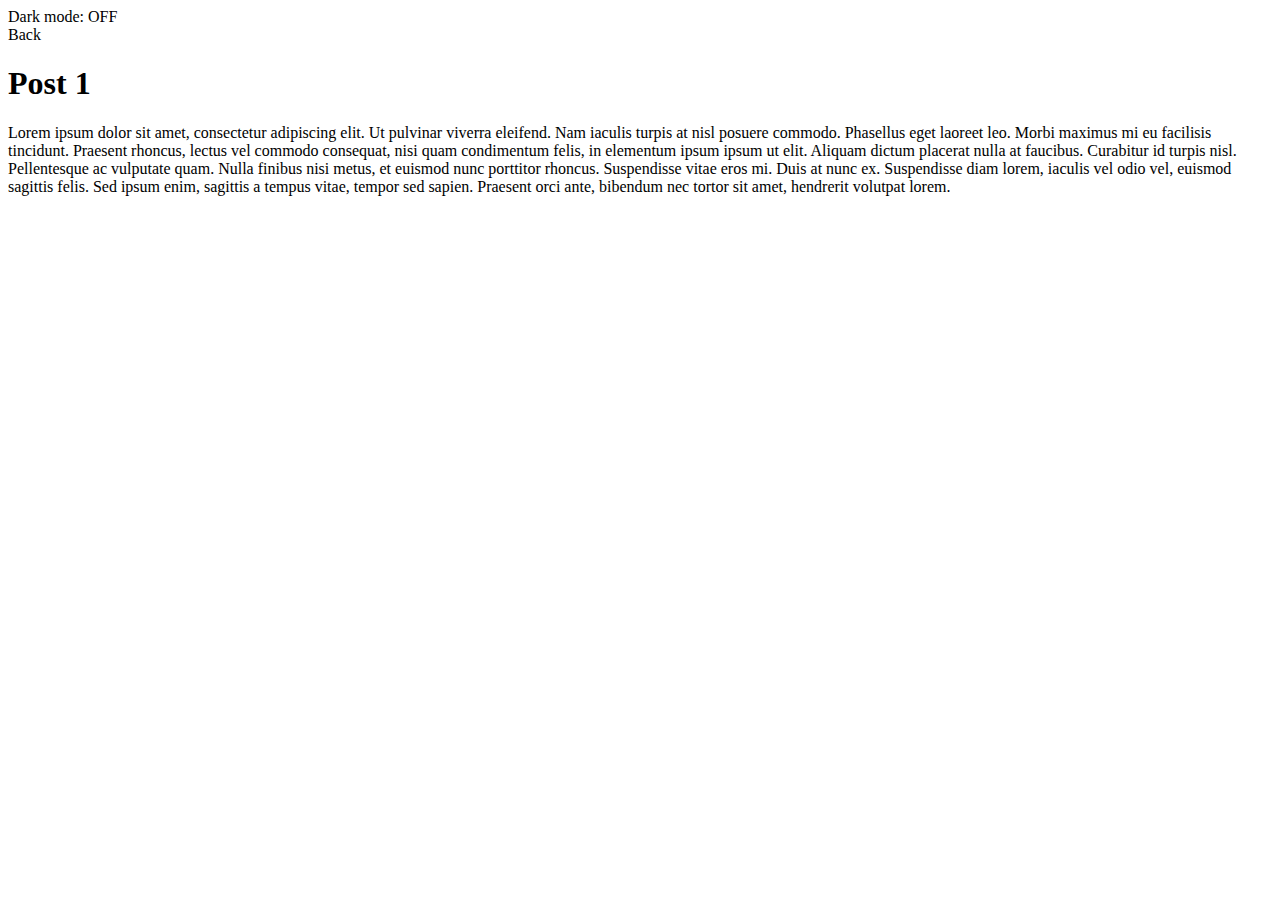
==== src/posts/post1.html @ ee842015 "add html" ====
<!DOCTYPE html>
<html lang="en">

<head>
  <meta charset="UTF-8">
  <meta http-equiv="X-UA-Compatible" content="IE=edge">
  <meta name="viewport" content="width=device-width, initial-scale=1.0">
  <title>Post 1</title>
  <link rel="stylesheet" href="../style.css">
</head>

<body>
  <div class="switch">Dark mode:
    <span class="inner-switch">OFF</span>
  </div>
  <div class="back">
    <span onclick="history.back()" class="inner-back">Back</span>
  </div>
  <article>
    <h1>Post 1</h1>
    <p>Lorem ipsum dolor sit amet, consectetur adipiscing elit. Ut pulvinar viverra eleifend. Nam iaculis turpis at nisl
      posuere commodo. Phasellus eget laoreet leo. Morbi maximus mi eu facilisis tincidunt. Praesent rhoncus, lectus vel
      commodo consequat, nisi quam condimentum felis, in elementum ipsum ipsum ut elit. Aliquam dictum placerat nulla at
      faucibus. Curabitur id turpis nisl. Pellentesque ac vulputate quam. Nulla finibus nisi metus, et euismod nunc
      porttitor rhoncus. Suspendisse vitae eros mi. Duis at nunc ex. Suspendisse diam lorem, iaculis vel odio vel,
      euismod sagittis felis. Sed ipsum enim, sagittis a tempus vitae, tempor sed sapien. Praesent orci ante, bibendum
      nec tortor sit amet, hendrerit volutpat lorem.</p>
  </article>
  <script src="https://cdnjs.cloudflare.com/ajax/libs/jquery/3.4.0/jquery.min.js"></script>
  <script src="../script.js"></script>
</body>

</html>
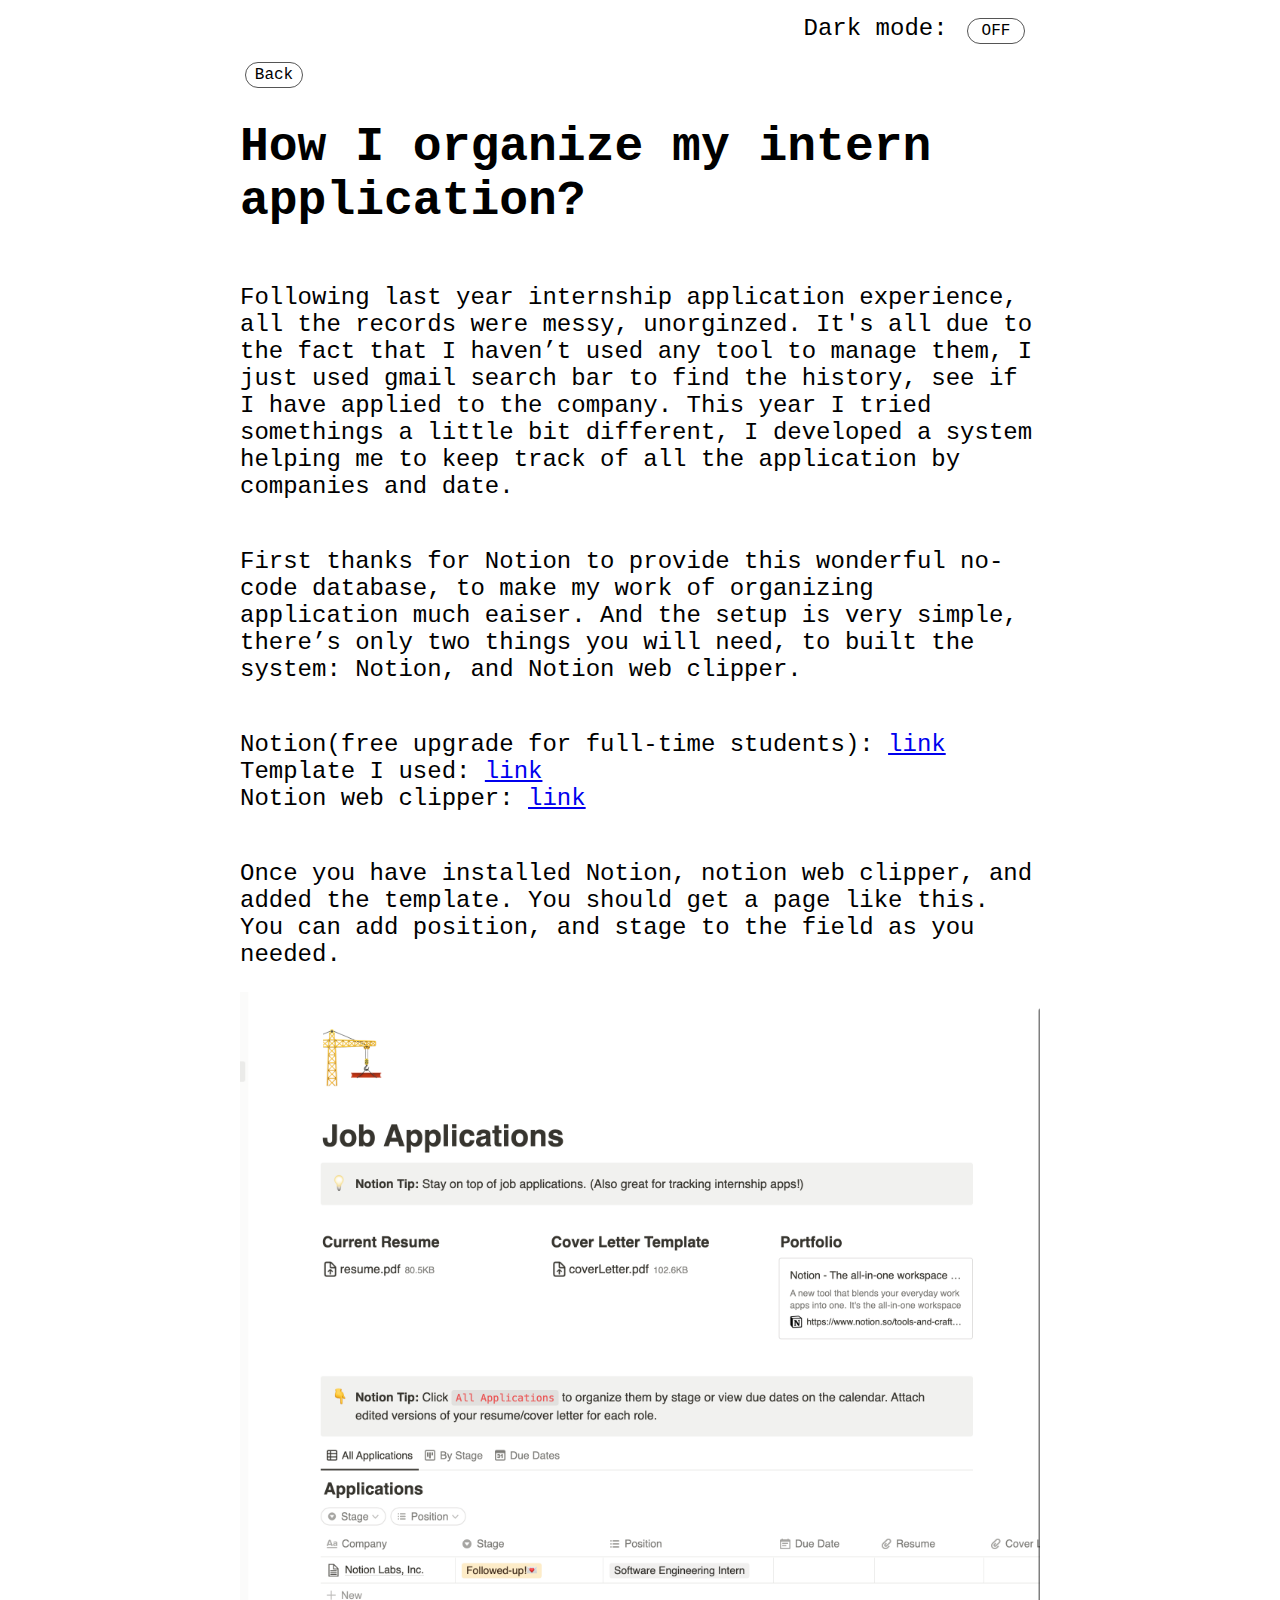
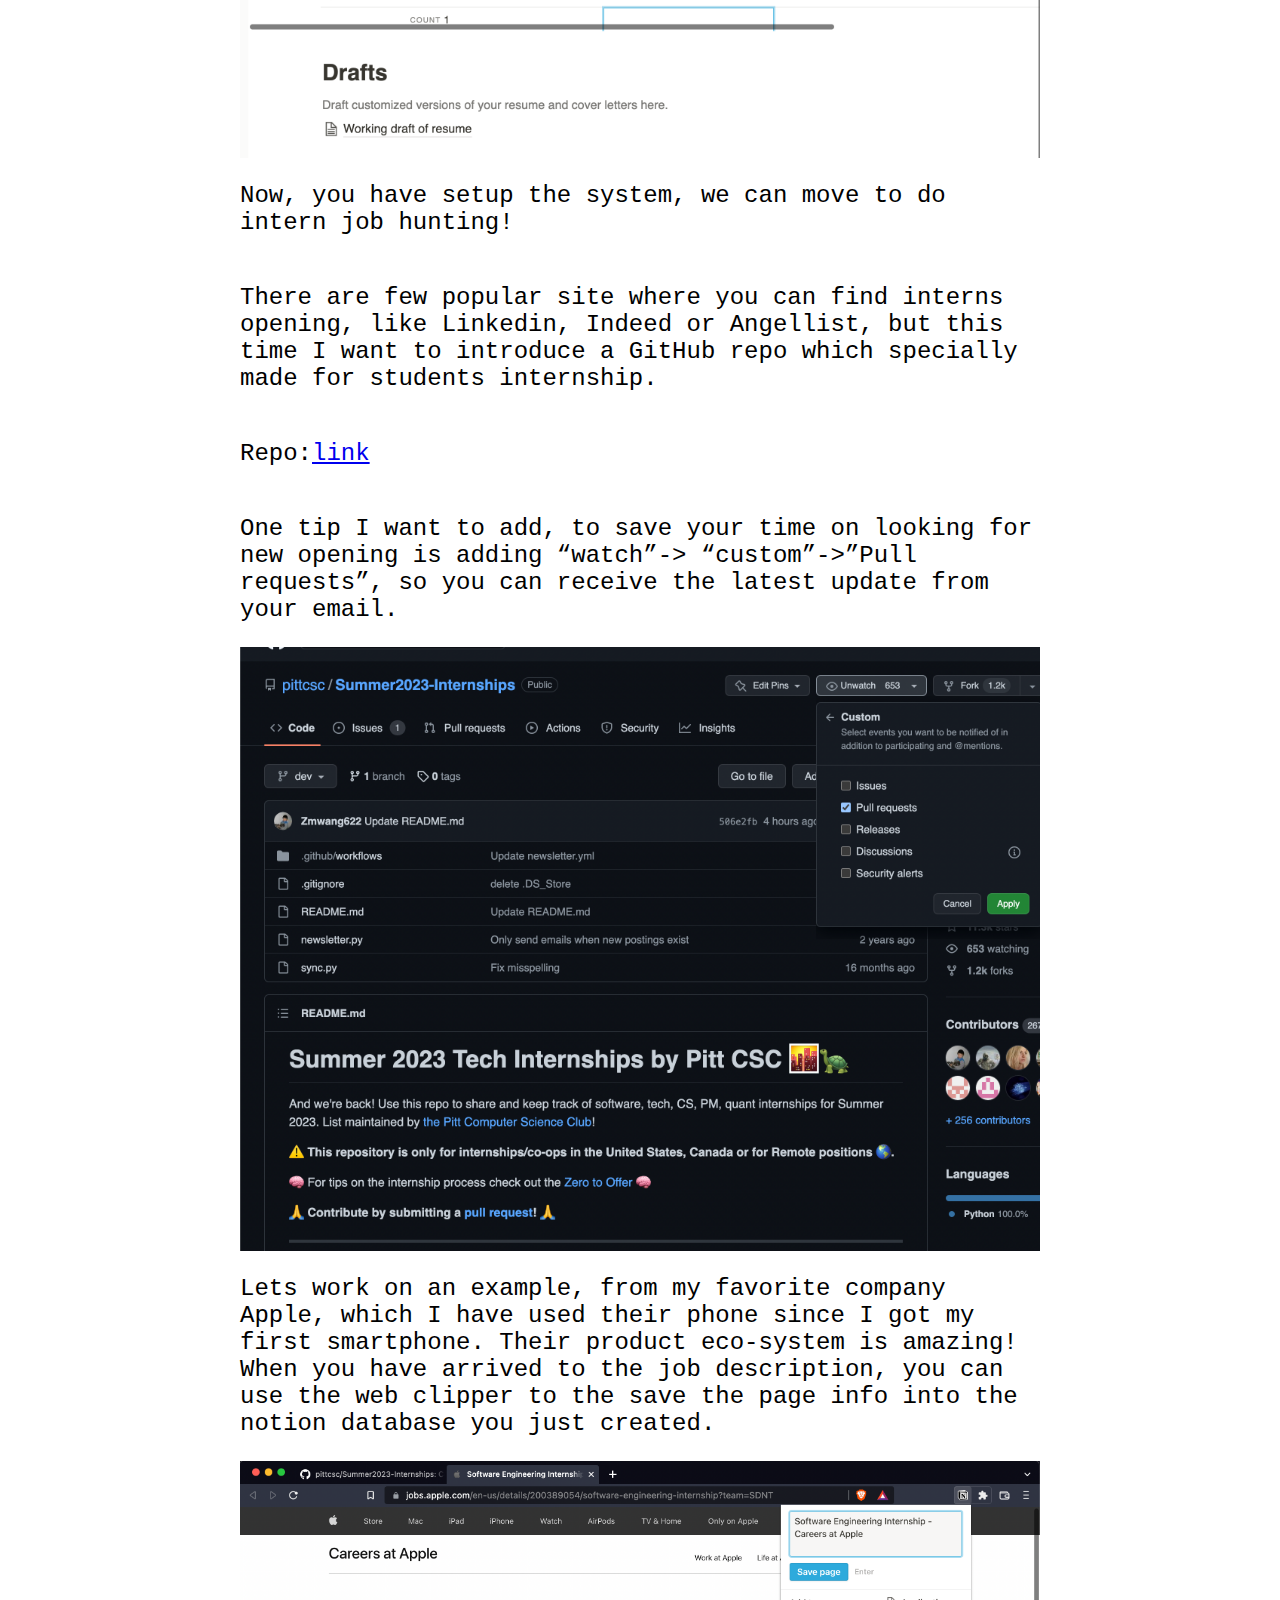
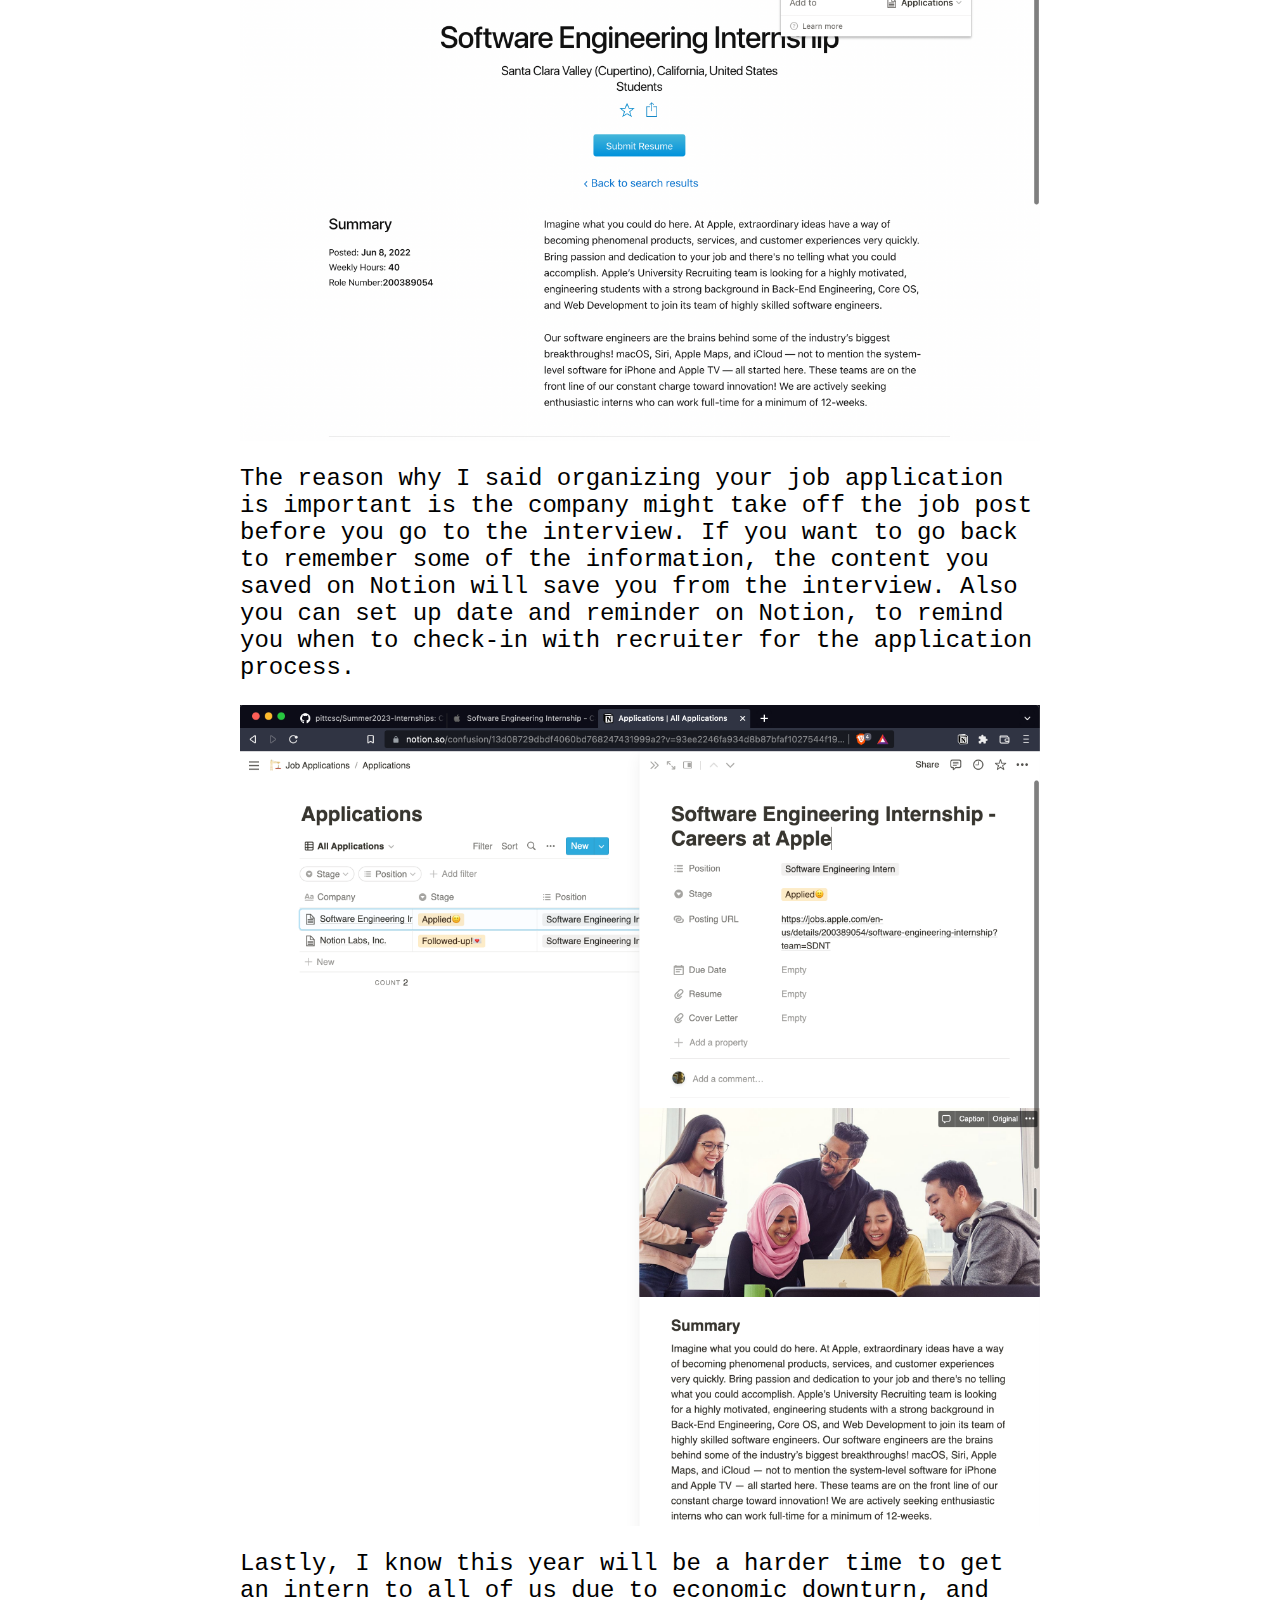
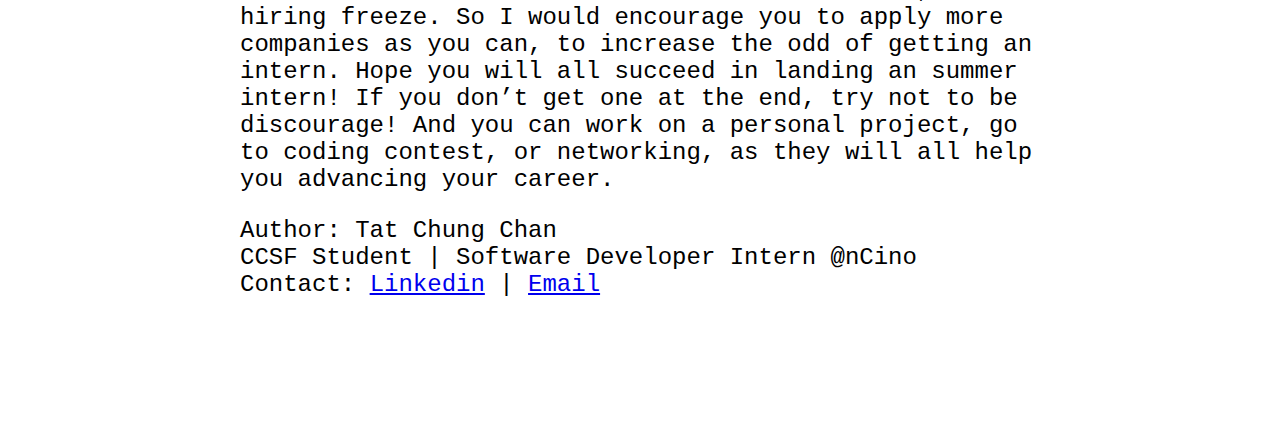
==== commit 0c3d4baf: "adding a blog post" ====
--- a/src/posts/post1.html
+++ b/src/posts/post1.html
@@ -5,7 +5,7 @@
   <meta charset="UTF-8">
   <meta http-equiv="X-UA-Compatible" content="IE=edge">
   <meta name="viewport" content="width=device-width, initial-scale=1.0">
-  <title>Post 1</title>
+  <title>How I organize my intern application? </title>
   <link rel="stylesheet" href="../style.css">
 </head>
 
@@ -17,15 +17,33 @@
     <span onclick="history.back()" class="inner-back">Back</span>
   </div>
   <article>
-    <h1>Post 1</h1>
-    <p>Lorem ipsum dolor sit amet, consectetur adipiscing elit. Ut pulvinar viverra eleifend. Nam iaculis turpis at nisl
-      posuere commodo. Phasellus eget laoreet leo. Morbi maximus mi eu facilisis tincidunt. Praesent rhoncus, lectus vel
-      commodo consequat, nisi quam condimentum felis, in elementum ipsum ipsum ut elit. Aliquam dictum placerat nulla at
-      faucibus. Curabitur id turpis nisl. Pellentesque ac vulputate quam. Nulla finibus nisi metus, et euismod nunc
-      porttitor rhoncus. Suspendisse vitae eros mi. Duis at nunc ex. Suspendisse diam lorem, iaculis vel odio vel,
-      euismod sagittis felis. Sed ipsum enim, sagittis a tempus vitae, tempor sed sapien. Praesent orci ante, bibendum
-      nec tortor sit amet, hendrerit volutpat lorem.</p>
+    <h1>How I organize my intern application? </h1>
+    <p>Following last year internship application experience, all the records were messy, unorginzed. It's all due to the fact that I haven’t used any tool to manage them, I just used gmail search bar to find the history, see if I have applied to the company. This year I tried somethings a little bit different, I developed a system helping me to keep track of all the application by companies and date. </p>
+    <p>First thanks for Notion to provide this wonderful no-code database, to make my work of organizing application much eaiser. And the setup is very simple, there’s only two things you will need, to built the system: Notion, and Notion web clipper.</p>
+    <p>
+      Notion(free upgrade for full-time students): <a href="https://notion.so">link</a><br />
+      Template I used: <a href="https://www.notion.so/templates/job-applications">link</a><br />
+      Notion web clipper: <a href="https://www.notion.so/web-clipper">link</a><br />
+    </p>
+    <p>Once you have installed Notion, notion web clipper, and added the template. You should get a page like this. You can add position, and stage to the field as you needed. 
+    </p>
+    <img src="../static/HIMTAI/1.png"/>
+    <p>Now, you have setup the system, we can move to do intern job hunting!</p>
+    <p>There are few popular site where you can find interns opening, like Linkedin, Indeed or Angellist, but this time I want to introduce a GitHub repo which specially made for students internship.</p>
+    <p>Repo:<a href="https://github.com/pittcsc/Summer2023-Internships">link</a></p>
+    <p>One tip I want to add, to save your time on looking for new opening is adding “watch”-> “custom”->”Pull requests”, so you can receive the latest update from your email.</p>
+    <img src="../static/HIMTAI/2.png"/>
+    <p>Lets work on an example, from my favorite company Apple, which I have used their phone since I got my first smartphone. Their product eco-system is amazing! When you have arrived to the job description, you can use the web clipper to the save the page info into the notion database you just created.</p>
+    <img src="../static/HIMTAI/3.png"/>
+    <p>The reason why I said organizing your job application is important is the company might take off the job post before you go to the interview. If you want to go back to remember some of the information, the content you saved on Notion will save you from the interview. Also you can set up date and reminder on Notion, to remind you when to check-in with recruiter for the application process.</p>
+    <img src="../static/HIMTAI/4.png"/>
+    <p>Lastly, I know this year will be a harder time to get an intern to all of us due to economic downturn, and hiring freeze. So I would encourage you to apply more companies as you can, to increase the odd of getting an intern. Hope you will all succeed in landing an summer intern! If you don’t get one at the end, try not to be discourage! And you can work on a personal project, go to coding contest, or networking, as they will all help you advancing your career.</p>
   </article>
+  <footer>
+    Author: Tat Chung Chan <br />
+    CCSF Student | Software Developer Intern @nCino <br />
+    Contact: <a href="https://www.linkedin.com/in/tatchungchan/">Linkedin</a> |  <a href="mailto:tatchanwork@gmail.com">Email</a>
+  </footer>
   <script src="https://cdnjs.cloudflare.com/ajax/libs/jquery/3.4.0/jquery.min.js"></script>
   <script src="../script.js"></script>
 </body>
--- a/src/style.css
+++ b/src/style.css
@@ -0,0 +1,57 @@
+body {
+  font-family: monospace;
+  font-size: 1.5rem;
+  display: flex;
+  flex-direction: column;
+  max-width: 50rem;
+  margin: 0 auto;
+  padding: 0 0.9375rem;
+}
+
+footer {
+  margin-bottom: 5rem;
+}
+article {
+  display: flex;
+  flex-direction: column;
+}
+
+.switch {
+  align-self: flex-end;
+  margin: 0.9375rem;
+}
+
+.inner-switch {
+  display: inline-block;
+  cursor: pointer;
+  border: 1px solid #555;
+  border-radius: 1.25rem;
+  width: 3.125rem;
+  text-align: center;
+  font-size: 1rem;
+  padding: 0.1875rem;
+  margin-left: 0.3125rem;
+}
+
+.back {
+  align-self: flex-start;
+}
+
+.inner-back {
+  display: inline-block;
+  cursor: pointer;
+  border: 1px solid #555;
+  border-radius: 1.25rem;
+  width: 3.125rem;
+  text-align: center;
+  font-size: 1rem;
+  padding: 0.1875rem;
+  margin-left: 0.3125rem;
+}
+
+.dark,
+.dark * {
+  background-color: #222;
+  color: #e6e6e6;
+  border-color: #e6e6e6;
+}